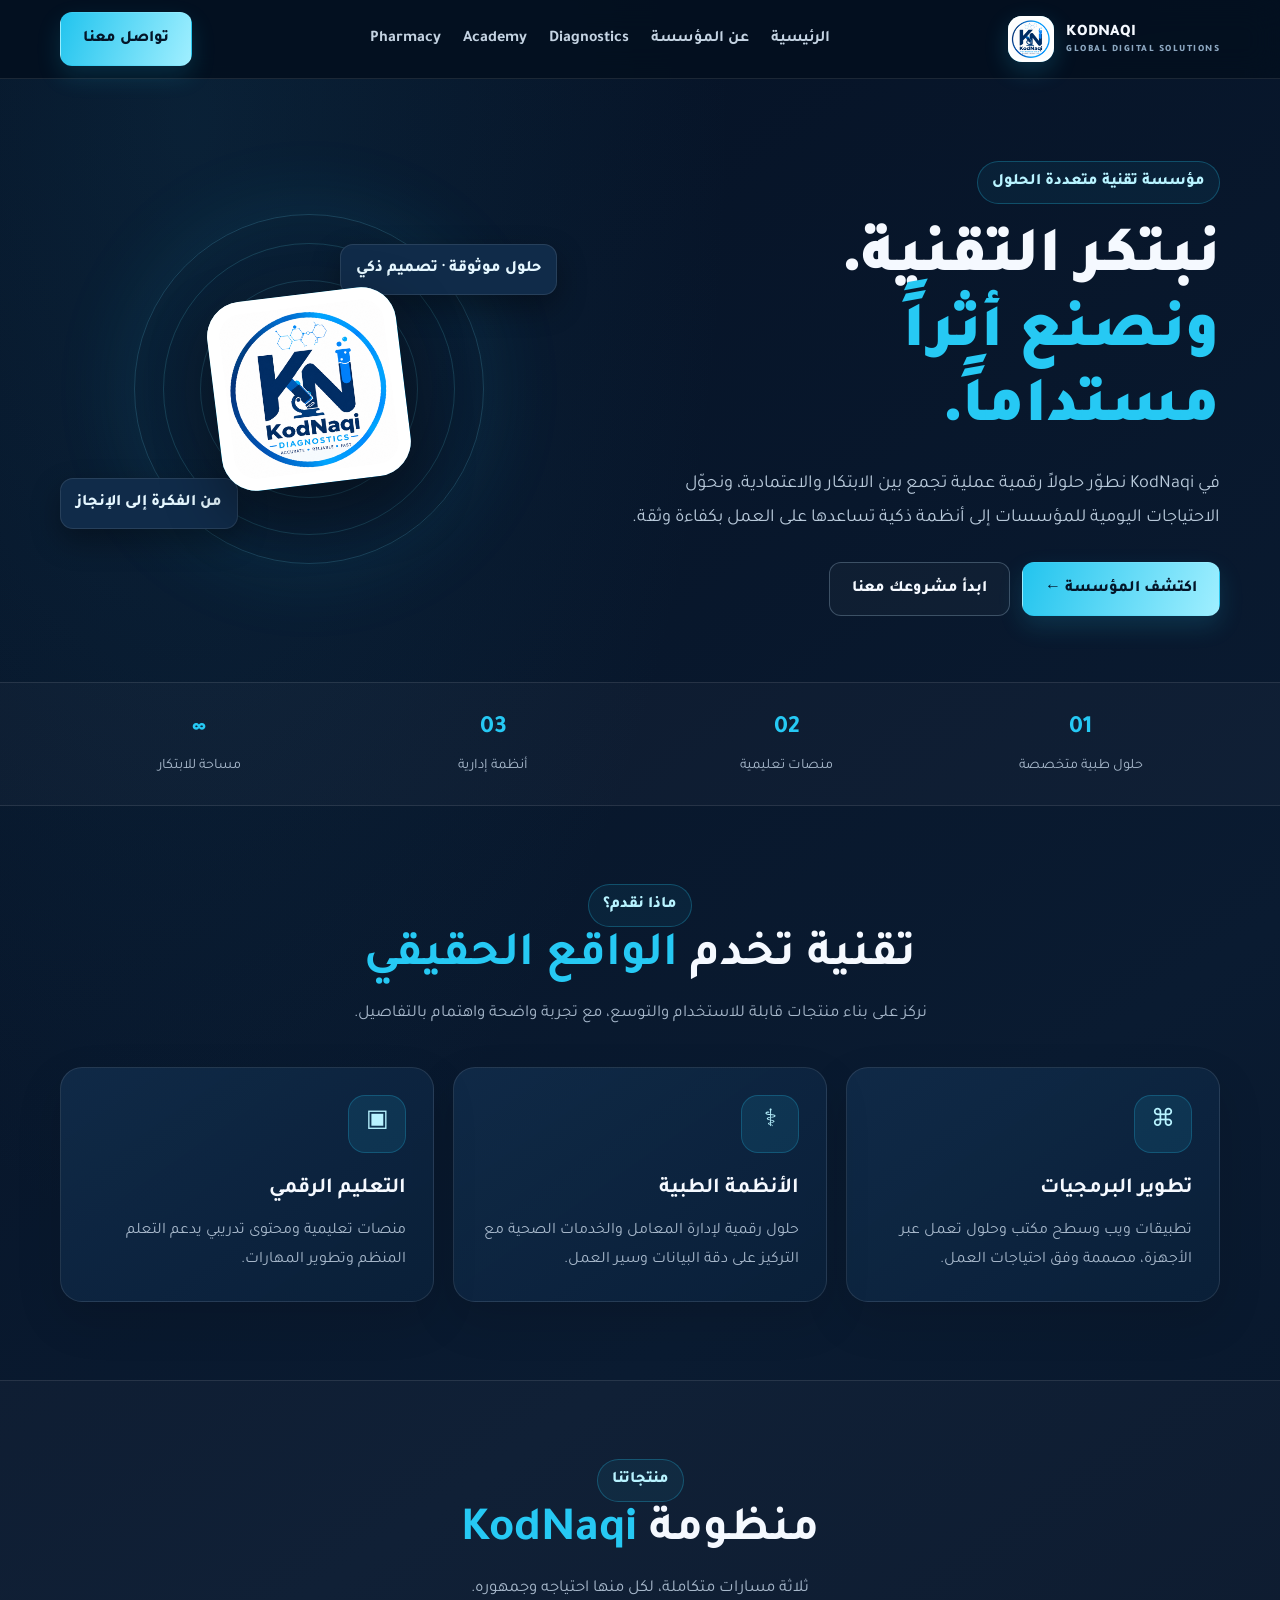
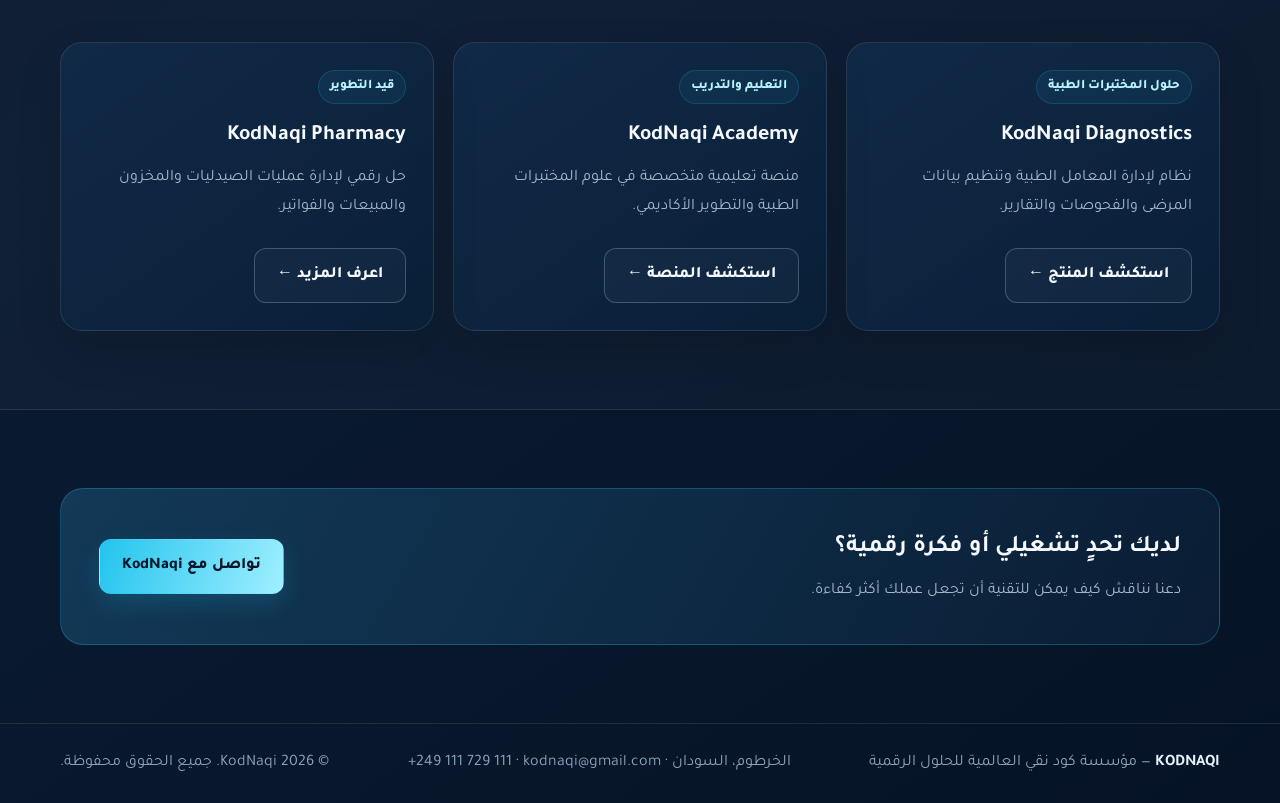
==== index.html @ 31644521 "Add files via upload" ====
<!doctype html><html lang="ar" dir="rtl"><head><meta charset="utf-8"><meta name="viewport" content="width=device-width,initial-scale=1"><meta name="theme-color" content="#061326"><meta name="description" content="KodNaqi Global Digital Solutions — حلول رقمية وطبية وتعليمية."><title>حلول رقمية تصنع الفرق | KodNaqi</title><link rel="stylesheet" href="assets/site.css"></head><body>
<header class="header"><div class="container nav">
<a class="brand" href="index.html"><span class="logo"><img src="assets/kodnaqi-logo.png" alt="KodNaqi" onerror="this.remove();this.parentElement.textContent='KN'"></span><span>KODNAQI<small>GLOBAL DIGITAL SOLUTIONS</small></span></a>
<button class="menu" aria-label="فتح القائمة">☰</button>
<nav class="links"><a href="index.html">الرئيسية</a><a href="about.html">عن المؤسسة</a><a href="diagnostics.html">Diagnostics</a><a href="academy.html">Academy</a><a href="pharmacy.html">Pharmacy</a></nav>
<a class="btn primary" href="contact.html">تواصل معنا</a>
</div></header>

<main>
<section class="hero"><div class="container hero-grid"><div class="hero-copy"><span class="eyebrow">مؤسسة تقنية متعددة الحلول</span><h1>نبتكر التقنية.<br><span class="accent">ونصنع أثراً مستداماً.</span></h1><p class="lead">في KodNaqi نطوّر حلولاً رقمية عملية تجمع بين الابتكار والاعتمادية، ونحوّل الاحتياجات اليومية للمؤسسات إلى أنظمة ذكية تساعدها على العمل بكفاءة وثقة.</p><div class="actions"><a class="btn primary" href="about.html">اكتشف المؤسسة ←</a><a class="btn ghost" href="contact.html">ابدأ مشروعك معنا</a></div></div><div class="visual"><div class="orb"><div class="orb-core"><img src="assets/kodnaqi-logo.png" alt="KodNaqi" onerror="this.remove();this.parentElement.textContent='KN'"></div></div><div class="float one">حلول موثوقة · تصميم ذكي</div><div class="float two">من الفكرة إلى الإنجاز</div></div></div></section>
<section class="band"><div class="container band-inner"><div class="metric"><strong>01</strong><span>حلول طبية متخصصة</span></div><div class="metric"><strong>02</strong><span>منصات تعليمية</span></div><div class="metric"><strong>03</strong><span>أنظمة إدارية</span></div><div class="metric"><strong>∞</strong><span>مساحة للابتكار</span></div></div></section>
<section class="section"><div class="container"><div class="section-head"><span class="eyebrow">ماذا نقدم؟</span><h2>تقنية تخدم <span class="accent">الواقع الحقيقي</span></h2><p>نركز على بناء منتجات قابلة للاستخدام والتوسع، مع تجربة واضحة واهتمام بالتفاصيل.</p></div><div class="grid3"><article class="panel"><div class="icon">⌘</div><h3>تطوير البرمجيات</h3><p>تطبيقات ويب وسطح مكتب وحلول تعمل عبر الأجهزة، مصممة وفق احتياجات العمل.</p></article><article class="panel"><div class="icon">⚕</div><h3>الأنظمة الطبية</h3><p>حلول رقمية لإدارة المعامل والخدمات الصحية مع التركيز على دقة البيانات وسير العمل.</p></article><article class="panel"><div class="icon">▣</div><h3>التعليم الرقمي</h3><p>منصات تعليمية ومحتوى تدريبي يدعم التعلم المنظم وتطوير المهارات.</p></article></div></div></section>
<section class="section band"><div class="container"><div class="section-head"><span class="eyebrow">منتجاتنا</span><h2>منظومة <span class="accent">KodNaqi</span></h2><p>ثلاثة مسارات متكاملة، لكل منها احتياجه وجمهوره.</p></div><div class="grid3"><article class="panel"><span class="tag">حلول المختبرات الطبية</span><h3>KodNaqi Diagnostics</h3><p>نظام لإدارة المعامل الطبية وتنظيم بيانات المرضى والفحوصات والتقارير.</p><div class="actions"><a class="btn ghost" href="diagnostics.html">استكشف المنتج ←</a></div></article><article class="panel"><span class="tag">التعليم والتدريب</span><h3>KodNaqi Academy</h3><p>منصة تعليمية متخصصة في علوم المختبرات الطبية والتطوير الأكاديمي.</p><div class="actions"><a class="btn ghost" href="academy.html">استكشف المنصة ←</a></div></article><article class="panel"><span class="tag">قيد التطوير</span><h3>KodNaqi Pharmacy</h3><p>حل رقمي لإدارة عمليات الصيدليات والمخزون والمبيعات والفواتير.</p><div class="actions"><a class="btn ghost" href="pharmacy.html">اعرف المزيد ←</a></div></article></div></div></section>
<section class="section"><div class="container cta"><div><h2>لديك تحدٍ تشغيلي أو فكرة رقمية؟</h2><p>دعنا نناقش كيف يمكن للتقنية أن تجعل عملك أكثر كفاءة.</p></div><a class="btn primary" href="contact.html">تواصل مع KodNaqi</a></div></section>
</main>
<footer class="footer"><div class="container foot"><div><b>KODNAQI</b> — مؤسسة كود نقي العالمية للحلول الرقمية</div><div>الخرطوم، السودان · <a href="mailto:kodnaqi@gmail.com">kodnaqi@gmail.com</a> · <span dir="ltr">+249 111 729 111</span></div><div>© <span data-year></span> KodNaqi. جميع الحقوق محفوظة.</div></div></footer><script src="assets/site.js"></script>
</body></html>
---- assets/site.css ----
@import url('https://fonts.googleapis.com/css2?family=Tajawal:wght@400;500;600;700;800;900&display=swap');
:root{--bg:#061326;--panel:#0d2340;--panel2:#112d4b;--cyan:#26c9f4;--ice:#b8f3ff;--gold:#d8b66f;--white:#f5f9ff;--muted:#a7b8cb;--line:#ffffff19;--max:1160px}
*{box-sizing:border-box;margin:0;padding:0}html{scroll-behavior:smooth}body{font-family:Tajawal,sans-serif;background:radial-gradient(ellipse at 15% 5%,#1a5a7833,transparent 35%),linear-gradient(145deg,#051124,#0a1b31 55%,#061326);color:var(--white);line-height:1.8;min-height:100vh}a{color:inherit;text-decoration:none}.container{width:min(var(--max),calc(100% - 38px));margin:auto}.header{position:sticky;top:0;z-index:20;background:#04101fe8;backdrop-filter:blur(16px);border-bottom:1px solid var(--line)}.nav{height:78px;display:flex;align-items:center;justify-content:space-between;gap:20px}.brand{display:flex;align-items:center;gap:12px;direction:ltr;font-weight:900}.logo{width:46px;height:46px;border-radius:14px;background:linear-gradient(145deg,#d9fbff,#24c5ee 60%,#0879b4);color:#04172a;display:grid;place-items:center;font-size:1.2rem;box-shadow:0 8px 25px #26c9f433}.logo img{width:100%;height:100%;object-fit:contain;background:white;border-radius:14px;padding:3px}.brand small{display:block;color:#8ca7c0;font-size:.6rem;letter-spacing:1.5px;margin-top:-7px}.links{display:flex;gap:22px;color:#c4d3e2;font-weight:700}.links a:hover,.links a.active{color:var(--ice)}.btn{display:inline-flex;align-items:center;justify-content:center;padding:12px 22px;border-radius:12px;font-weight:800;border:1px solid transparent;transition:.25s}.primary{background:linear-gradient(110deg,#22c4ee,#a0efff);color:#041629;box-shadow:0 10px 25px #22c4ee28}.ghost{border-color:#b7d9ef44;background:#ffffff08}.btn:hover{transform:translateY(-3px)}.menu{display:none;background:#102b49;color:white;border:1px solid var(--line);padding:10px;border-radius:10px}.hero{padding:82px 0 66px}.hero-grid{display:grid;grid-template-columns:1.1fr .9fr;align-items:center;gap:55px}.eyebrow{display:inline-block;color:var(--ice);border:1px solid #26c9f444;background:#26c9f410;padding:6px 14px;border-radius:40px;font-weight:800}.hero h1{font-size:clamp(2.5rem,5vw,4.7rem);line-height:1.17;font-weight:900;margin:20px 0}.accent{color:var(--cyan)}.lead{font-size:1.15rem;color:#b8c9da;max-width:680px}.actions{display:flex;gap:12px;flex-wrap:wrap;margin-top:27px}.visual{min-height:370px;display:grid;place-items:center;position:relative}.orb{width:min(350px,85%);aspect-ratio:1;border-radius:50%;border:1px solid #61d8f433;display:grid;place-items:center;box-shadow:0 0 90px #26c9f41b,inset 0 0 70px #26c9f40c;position:relative}.orb:before,.orb:after{content:"";position:absolute;inset:28px;border:1px solid #61d8f42b;border-radius:50%}.orb:after{inset:65px}.orb-core{z-index:1;width:190px;height:190px;border-radius:35px;background:linear-gradient(145deg,#d5fbff,#20bfe9 55%,#0875b0);display:grid;place-items:center;color:#04172a;font-size:3.2rem;font-weight:900;box-shadow:0 25px 60px #0006;transform:rotate(-7deg)}.orb-core img{width:100%;height:100%;object-fit:contain;background:white;border-radius:35px;padding:12px}.float{position:absolute;background:#102b49;border:1px solid var(--line);padding:10px 15px;border-radius:13px;color:#e5f7ff;font-weight:800;box-shadow:0 12px 30px #0005}.float.one{top:40px;right:0}.float.two{bottom:45px;left:0}.section{padding:78px 0}.section-head{text-align:center;max-width:760px;margin:0 auto 38px}.section-head h2{font-size:clamp(2rem,4vw,3rem);line-height:1.25}.section-head p{color:var(--muted);margin-top:12px;font-size:1.05rem}.grid3{display:grid;grid-template-columns:repeat(3,1fr);gap:19px}.panel{background:linear-gradient(145deg,#112b49e8,#0a2039f2);border:1px solid var(--line);border-radius:22px;padding:27px;box-shadow:0 18px 45px #0002;transition:.3s}.panel:hover{transform:translateY(-6px);border-color:#26c9f466}.icon{width:58px;height:58px;border-radius:17px;display:grid;place-items:center;background:#26c9f41b;border:1px solid #26c9f43b;color:var(--ice);font-size:1.5rem;margin-bottom:17px}.panel h3{font-size:1.35rem;margin-bottom:8px}.panel p{color:var(--muted)}.tag{display:inline-block;color:var(--ice);background:#26c9f412;border:1px solid #26c9f42c;border-radius:30px;padding:4px 11px;font-size:.82rem;font-weight:800;margin:0 0 13px}.band{border-block:1px solid var(--line);background:#ffffff06}.band-inner{display:grid;grid-template-columns:repeat(4,1fr);gap:15px;padding:24px 0}.metric{text-align:center;color:#cbd9e6}.metric strong{display:block;color:var(--cyan);font-size:1.55rem}.metric span{font-size:.9rem;color:var(--muted)}.page-hero{padding:75px 0 55px;text-align:center}.page-hero h1{font-size:clamp(2.4rem,5vw,4rem);line-height:1.2;margin:15px 0}.page-hero p{max-width:760px;margin:auto;color:var(--muted);font-size:1.12rem}.split{display:grid;grid-template-columns:1fr 1fr;gap:20px}.feature-list{display:grid;gap:12px;margin-top:18px}.feature{padding:13px 15px;border-radius:13px;background:#ffffff08;border:1px solid var(--line);color:#d7e7f3}.feature b{color:var(--ice)}.cta{padding:38px;border-radius:23px;background:linear-gradient(120deg,#123957,#0a1d34);border:1px solid #26c9f444;display:flex;align-items:center;justify-content:space-between;gap:20px}.cta p{color:var(--muted);margin-top:7px}.footer{border-top:1px solid var(--line);padding:25px 0;color:#8da4ba}.foot{display:flex;justify-content:space-between;gap:18px;flex-wrap:wrap}.foot b{color:#e4f2fc}.mobile-open .links{display:flex}
@media(max-width:850px){.hero-grid,.split{grid-template-columns:1fr}.grid3{grid-template-columns:repeat(2,1fr)}.links{gap:13px}.hero-copy{text-align:center}.lead{margin:auto}.actions{justify-content:center}}
@media(max-width:650px){.container{width:calc(100% - 28px)}.nav{height:68px}.menu{display:block}.links{display:none;position:absolute;top:68px;right:14px;left:14px;background:#081b30;border:1px solid var(--line);border-radius:15px;padding:14px;flex-direction:column;gap:0}.links a{padding:10px;border-bottom:1px solid #ffffff0d}.mobile-open .links{display:flex}.nav>.btn{display:none}.hero{padding:48px 0}.visual{min-height:300px;grid-row:1}.orb-core{width:150px;height:150px}.grid3{grid-template-columns:1fr}.band-inner{grid-template-columns:1fr 1fr}.section{padding:58px 0}.cta{display:block;text-align:center;padding:26px}.cta .btn{margin-top:17px;width:100%}.foot{justify-content:center;text-align:center}}
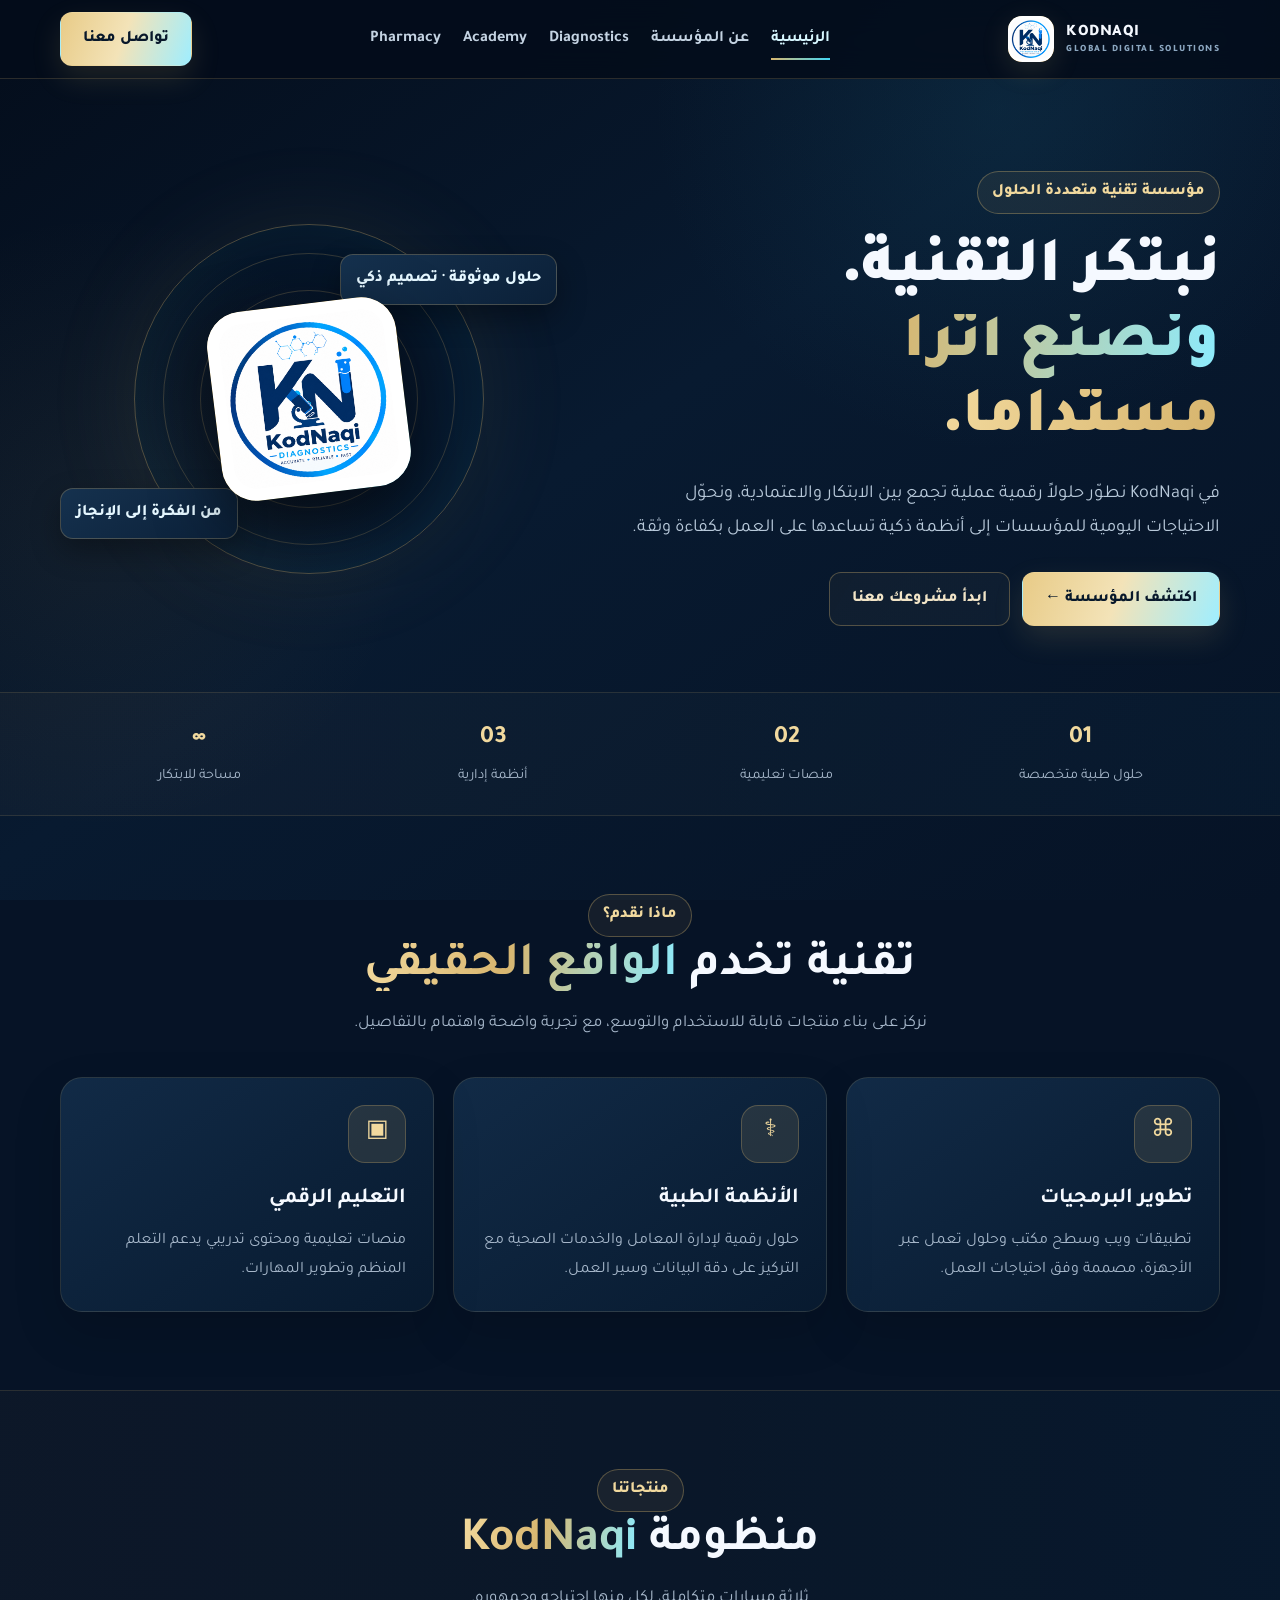
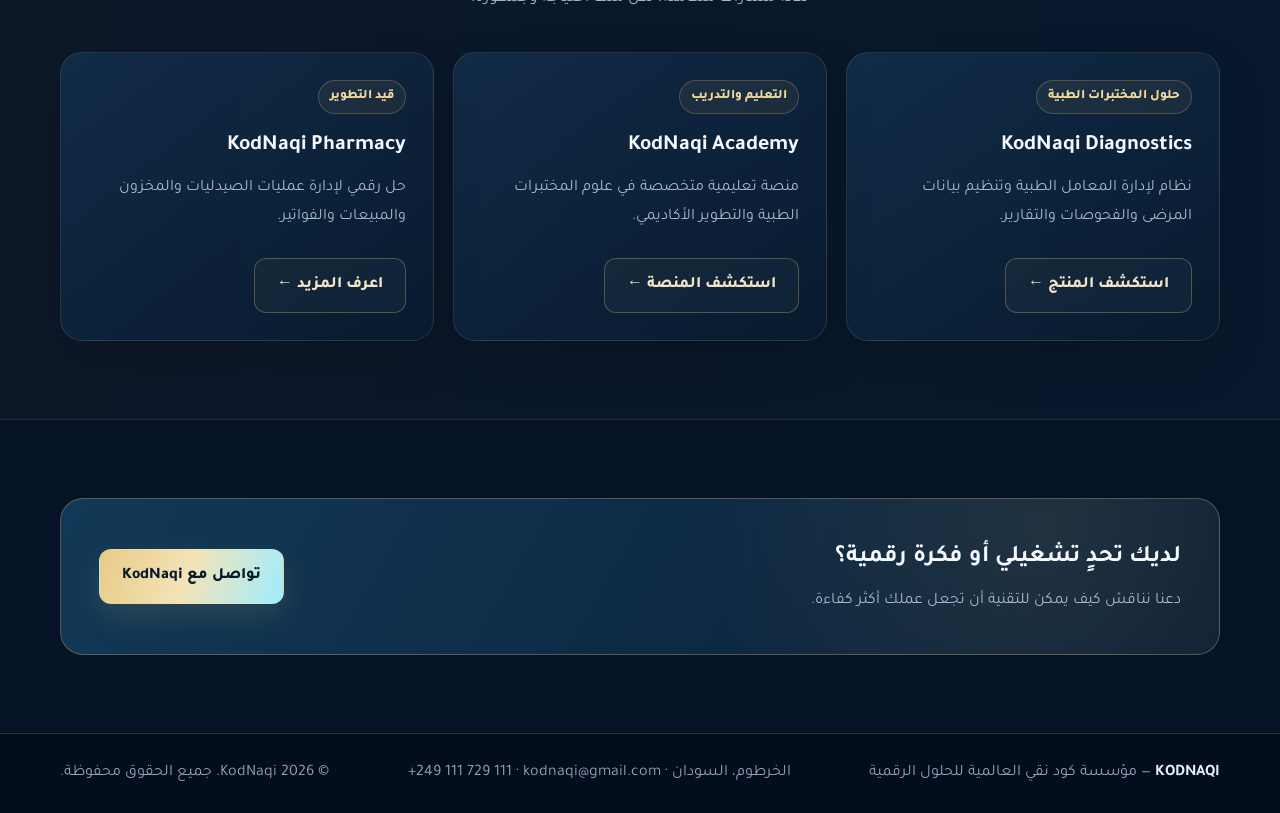
==== commit e4606fe3: "SEO: optimize metadata and add sitemap" ====
--- a/index.html
+++ b/index.html
@@ -1,4 +1,35 @@
-<!doctype html><html lang="ar" dir="rtl"><head><meta charset="utf-8"><meta name="viewport" content="width=device-width,initial-scale=1"><meta name="theme-color" content="#061326"><meta name="description" content="KodNaqi Global Digital Solutions — حلول رقمية وطبية وتعليمية."><title>حلول رقمية تصنع الفرق | KodNaqi</title><link rel="stylesheet" href="assets/site.css"></head><body>
+<!doctype html><html lang="ar" dir="rtl"><head><meta charset="utf-8"><meta name="viewport" content="width=device-width,initial-scale=1"><meta name="theme-color" content="#061326"><meta name="description" content="مؤسسة كود نقي العالمية KodNaqi Global Digital Solutions تقدم حلولاً رقمية وطبية وتعليمية، وتطوير البرمجيات والأنظمة الطبية والمنصات التعليمية.">
+<link rel="canonical" href="https://kodnaqi-diagnostics.github.io/kodnaqi-global-website/">
+<meta property="og:type" content="website">
+<meta property="og:site_name" content="KodNaqi Global Digital Solutions">
+<meta property="og:title" content="حلول رقمية تصنع الفرق | KodNaqi">
+<meta property="og:description" content="مؤسسة كود نقي العالمية KodNaqi Global Digital Solutions تقدم حلولاً رقمية وطبية وتعليمية، وتطوير البرمجيات والأنظمة الطبية والمنصات التعليمية.">
+<meta property="og:url" content="https://kodnaqi-diagnostics.github.io/kodnaqi-global-website/">
+<meta property="og:image" content="https://kodnaqi-diagnostics.github.io/kodnaqi-global-website/assets/kodnaqi-logo.png">
+<meta property="og:locale" content="ar_AR">
+<meta name="twitter:card" content="summary">
+<meta name="twitter:title" content="حلول رقمية تصنع الفرق | KodNaqi">
+<meta name="twitter:description" content="مؤسسة كود نقي العالمية KodNaqi Global Digital Solutions تقدم حلولاً رقمية وطبية وتعليمية، وتطوير البرمجيات والأنظمة الطبية والمنصات التعليمية.">
+<meta name="twitter:image" content="https://kodnaqi-diagnostics.github.io/kodnaqi-global-website/assets/kodnaqi-logo.png">
+<title>حلول رقمية تصنع الفرق | KodNaqi</title><link rel="stylesheet" href="assets/site.css"><script type="application/ld+json">
+{
+  "@context": "https://schema.org",
+  "@type": "Organization",
+  "name": "مؤسسة كود نقي العالمية",
+  "alternateName": "KodNaqi Global Digital Solutions",
+  "url": "https://kodnaqi-diagnostics.github.io/kodnaqi-global-website/",
+  "logo": "https://kodnaqi-diagnostics.github.io/kodnaqi-global-website/assets/kodnaqi-logo.png",
+  "description": "مؤسسة كود نقي العالمية KodNaqi Global Digital Solutions تقدم حلولاً رقمية وطبية وتعليمية، وتطوير البرمجيات والأنظمة الطبية والمنصات التعليمية.",
+  "email": "kodnaqi@gmail.com",
+  "telephone": "+249111729111",
+  "address": {
+    "@type": "PostalAddress",
+    "addressLocality": "Khartoum",
+    "addressCountry": "SD"
+  }
+}
+</script>
+</head><body>
 <header class="header"><div class="container nav">
 <a class="brand" href="index.html"><span class="logo"><img src="assets/kodnaqi-logo.png" alt="KodNaqi" onerror="this.remove();this.parentElement.textContent='KN'"></span><span>KODNAQI<small>GLOBAL DIGITAL SOLUTIONS</small></span></a>
 <button class="menu" aria-label="فتح القائمة">☰</button>
--- a/assets/site.css
+++ b/assets/site.css
@@ -1,6 +1,23 @@
-
 @import url('https://fonts.googleapis.com/css2?family=Tajawal:wght@400;500;600;700;800;900&display=swap');
-:root{--bg:#061326;--panel:#0d2340;--panel2:#112d4b;--cyan:#26c9f4;--ice:#b8f3ff;--gold:#d8b66f;--white:#f5f9ff;--muted:#a7b8cb;--line:#ffffff19;--max:1160px}
-*{box-sizing:border-box;margin:0;padding:0}html{scroll-behavior:smooth}body{font-family:Tajawal,sans-serif;background:radial-gradient(ellipse at 15% 5%,#1a5a7833,transparent 35%),linear-gradient(145deg,#051124,#0a1b31 55%,#061326);color:var(--white);line-height:1.8;min-height:100vh}a{color:inherit;text-decoration:none}.container{width:min(var(--max),calc(100% - 38px));margin:auto}.header{position:sticky;top:0;z-index:20;background:#04101fe8;backdrop-filter:blur(16px);border-bottom:1px solid var(--line)}.nav{height:78px;display:flex;align-items:center;justify-content:space-between;gap:20px}.brand{display:flex;align-items:center;gap:12px;direction:ltr;font-weight:900}.logo{width:46px;height:46px;border-radius:14px;background:linear-gradient(145deg,#d9fbff,#24c5ee 60%,#0879b4);color:#04172a;display:grid;place-items:center;font-size:1.2rem;box-shadow:0 8px 25px #26c9f433}.logo img{width:100%;height:100%;object-fit:contain;background:white;border-radius:14px;padding:3px}.brand small{display:block;color:#8ca7c0;font-size:.6rem;letter-spacing:1.5px;margin-top:-7px}.links{display:flex;gap:22px;color:#c4d3e2;font-weight:700}.links a:hover,.links a.active{color:var(--ice)}.btn{display:inline-flex;align-items:center;justify-content:center;padding:12px 22px;border-radius:12px;font-weight:800;border:1px solid transparent;transition:.25s}.primary{background:linear-gradient(110deg,#22c4ee,#a0efff);color:#041629;box-shadow:0 10px 25px #22c4ee28}.ghost{border-color:#b7d9ef44;background:#ffffff08}.btn:hover{transform:translateY(-3px)}.menu{display:none;background:#102b49;color:white;border:1px solid var(--line);padding:10px;border-radius:10px}.hero{padding:82px 0 66px}.hero-grid{display:grid;grid-template-columns:1.1fr .9fr;align-items:center;gap:55px}.eyebrow{display:inline-block;color:var(--ice);border:1px solid #26c9f444;background:#26c9f410;padding:6px 14px;border-radius:40px;font-weight:800}.hero h1{font-size:clamp(2.5rem,5vw,4.7rem);line-height:1.17;font-weight:900;margin:20px 0}.accent{color:var(--cyan)}.lead{font-size:1.15rem;color:#b8c9da;max-width:680px}.actions{display:flex;gap:12px;flex-wrap:wrap;margin-top:27px}.visual{min-height:370px;display:grid;place-items:center;position:relative}.orb{width:min(350px,85%);aspect-ratio:1;border-radius:50%;border:1px solid #61d8f433;display:grid;place-items:center;box-shadow:0 0 90px #26c9f41b,inset 0 0 70px #26c9f40c;position:relative}.orb:before,.orb:after{content:"";position:absolute;inset:28px;border:1px solid #61d8f42b;border-radius:50%}.orb:after{inset:65px}.orb-core{z-index:1;width:190px;height:190px;border-radius:35px;background:linear-gradient(145deg,#d5fbff,#20bfe9 55%,#0875b0);display:grid;place-items:center;color:#04172a;font-size:3.2rem;font-weight:900;box-shadow:0 25px 60px #0006;transform:rotate(-7deg)}.orb-core img{width:100%;height:100%;object-fit:contain;background:white;border-radius:35px;padding:12px}.float{position:absolute;background:#102b49;border:1px solid var(--line);padding:10px 15px;border-radius:13px;color:#e5f7ff;font-weight:800;box-shadow:0 12px 30px #0005}.float.one{top:40px;right:0}.float.two{bottom:45px;left:0}.section{padding:78px 0}.section-head{text-align:center;max-width:760px;margin:0 auto 38px}.section-head h2{font-size:clamp(2rem,4vw,3rem);line-height:1.25}.section-head p{color:var(--muted);margin-top:12px;font-size:1.05rem}.grid3{display:grid;grid-template-columns:repeat(3,1fr);gap:19px}.panel{background:linear-gradient(145deg,#112b49e8,#0a2039f2);border:1px solid var(--line);border-radius:22px;padding:27px;box-shadow:0 18px 45px #0002;transition:.3s}.panel:hover{transform:translateY(-6px);border-color:#26c9f466}.icon{width:58px;height:58px;border-radius:17px;display:grid;place-items:center;background:#26c9f41b;border:1px solid #26c9f43b;color:var(--ice);font-size:1.5rem;margin-bottom:17px}.panel h3{font-size:1.35rem;margin-bottom:8px}.panel p{color:var(--muted)}.tag{display:inline-block;color:var(--ice);background:#26c9f412;border:1px solid #26c9f42c;border-radius:30px;padding:4px 11px;font-size:.82rem;font-weight:800;margin:0 0 13px}.band{border-block:1px solid var(--line);background:#ffffff06}.band-inner{display:grid;grid-template-columns:repeat(4,1fr);gap:15px;padding:24px 0}.metric{text-align:center;color:#cbd9e6}.metric strong{display:block;color:var(--cyan);font-size:1.55rem}.metric span{font-size:.9rem;color:var(--muted)}.page-hero{padding:75px 0 55px;text-align:center}.page-hero h1{font-size:clamp(2.4rem,5vw,4rem);line-height:1.2;margin:15px 0}.page-hero p{max-width:760px;margin:auto;color:var(--muted);font-size:1.12rem}.split{display:grid;grid-template-columns:1fr 1fr;gap:20px}.feature-list{display:grid;gap:12px;margin-top:18px}.feature{padding:13px 15px;border-radius:13px;background:#ffffff08;border:1px solid var(--line);color:#d7e7f3}.feature b{color:var(--ice)}.cta{padding:38px;border-radius:23px;background:linear-gradient(120deg,#123957,#0a1d34);border:1px solid #26c9f444;display:flex;align-items:center;justify-content:space-between;gap:20px}.cta p{color:var(--muted);margin-top:7px}.footer{border-top:1px solid var(--line);padding:25px 0;color:#8da4ba}.foot{display:flex;justify-content:space-between;gap:18px;flex-wrap:wrap}.foot b{color:#e4f2fc}.mobile-open .links{display:flex}
+:root{--bg:#061326;--cyan:#42d7f5;--ice:#d7f7ff;--gold:#d8b66f;--gold-soft:#f1d99e;--white:#f5f9ff;--muted:#a7b8cb;--line:#ffffff19;--max:1160px}
+*{box-sizing:border-box;margin:0;padding:0}html{scroll-behavior:smooth}
+body{font-family:Tajawal,sans-serif;background:#061326;background-image:radial-gradient(circle at 78% 12%,#1c66802a,transparent 27%),radial-gradient(circle at 8% 58%,#b9954b12,transparent 24%),linear-gradient(145deg,#040d1b,#081a30 48%,#061326);background-attachment:fixed;color:var(--white);line-height:1.8;min-height:100vh}
+a{color:inherit;text-decoration:none}.container{width:min(var(--max),calc(100% - 38px));margin:auto}
+.header{position:sticky;top:0;z-index:20;background:rgba(4,13,27,.9);backdrop-filter:blur(16px);border-bottom:1px solid #d8b66f30}
+.nav{height:78px;display:flex;align-items:center;justify-content:space-between;gap:20px}.brand{display:flex;align-items:center;gap:12px;direction:ltr;font-weight:900;letter-spacing:.5px}
+.logo{width:46px;height:46px;border-radius:14px;background:linear-gradient(145deg,#fff3cf,#d8b66f 52%,#9b7738);color:#04172a;display:grid;place-items:center;font-size:1.2rem;box-shadow:0 8px 28px #d8b66f26;overflow:hidden}.logo img{width:100%;height:100%;object-fit:contain;background:white;border-radius:14px;padding:3px}.brand small{display:block;color:#8ca7c0;font-size:.6rem;letter-spacing:1.5px;margin-top:-7px}
+.links{display:flex;gap:22px;color:#c4d3e2;font-weight:700}.links a{position:relative;padding:7px 0}.links a:after{content:"";position:absolute;right:0;bottom:0;width:0;height:2px;background:linear-gradient(90deg,var(--gold),var(--cyan));transition:width .25s}.links a:hover,.links a.active{color:var(--ice)}.links a:hover:after,.links a.active:after{width:100%}
+.btn{display:inline-flex;align-items:center;justify-content:center;padding:12px 22px;border-radius:12px;font-weight:800;border:1px solid transparent;transition:.25s}.primary{background:linear-gradient(110deg,#e8cb87,#f3e3b8 48%,#9feeff);color:#08182b;box-shadow:0 12px 30px #d8b66f24}.primary:hover{box-shadow:0 16px 34px #d8b66f3b}.ghost{border-color:#d8b66f55;color:#f1e4c7;background:linear-gradient(120deg,#d8b66f0c,#ffffff08)}.btn:hover{transform:translateY(-3px)}
+.menu{display:none;background:#102b49;color:white;border:1px solid var(--line);padding:10px;border-radius:10px}
+.hero{padding:92px 0 66px}.hero-grid{display:grid;grid-template-columns:1.1fr .9fr;align-items:center;gap:55px}.eyebrow{display:inline-block;color:var(--gold-soft);border:1px solid #d8b66f55;background:#d8b66f12;padding:6px 14px;border-radius:40px;font-weight:800}.hero h1{font-size:clamp(2.5rem,5vw,4.7rem);line-height:1.17;font-weight:900;margin:20px 0}.accent{background:linear-gradient(100deg,#f2d99d,#d8b66f 45%,#8cecff);-webkit-background-clip:text;background-clip:text;color:transparent}.lead{font-size:1.15rem;color:#b8c9da;max-width:680px}.actions{display:flex;gap:12px;flex-wrap:wrap;margin-top:27px}
+.visual{min-height:370px;display:grid;place-items:center;position:relative}.orb{width:min(350px,85%);aspect-ratio:1;border-radius:50%;border:1px solid #d8b66f55;display:grid;place-items:center;box-shadow:0 0 100px #d8b66f16,inset 0 0 75px #26c9f412;position:relative}.orb:before,.orb:after{content:"";position:absolute;inset:28px;border:1px solid #d8b66f38;border-radius:50%}.orb:after{inset:65px}.orb-core{z-index:1;width:190px;height:190px;border-radius:35px;background:linear-gradient(145deg,#fff0c8,#d8b66f 55%,#8acfe0);display:grid;place-items:center;color:#04172a;font-size:3.2rem;font-weight:900;box-shadow:0 25px 65px #0008;transform:rotate(-7deg);overflow:hidden}.orb-core img{width:100%;height:100%;object-fit:contain;background:white;border-radius:35px;padding:12px}.float{position:absolute;background:linear-gradient(145deg,#15314e,#0b2038);border:1px solid #d8b66f45;padding:10px 15px;border-radius:13px;color:#e5f7ff;font-weight:800;box-shadow:0 12px 30px #0005}.float.one{top:40px;right:0}.float.two{bottom:45px;left:0}
+.section{padding:78px 0}.section-head{text-align:center;max-width:760px;margin:0 auto 38px}.section-head h2{font-size:clamp(2rem,4vw,3rem);line-height:1.25}.section-head p{color:var(--muted);margin-top:12px;font-size:1.05rem}
+.grid3{display:grid;grid-template-columns:repeat(3,1fr);gap:19px}.panel{background:linear-gradient(145deg,rgba(18,44,72,.96),rgba(8,27,48,.96));border:1px solid #d8b66f25;border-radius:22px;padding:27px;box-shadow:0 20px 48px #00000025;transition:.3s}.panel:hover{transform:translateY(-6px);border-color:#d8b66f88;box-shadow:0 24px 55px #0005}.icon{width:58px;height:58px;border-radius:17px;display:grid;place-items:center;background:#d8b66f20;border:1px solid #d8b66f45;color:var(--gold-soft);font-size:1.5rem;margin-bottom:17px}.panel h3{font-size:1.35rem;margin-bottom:8px}.panel p{color:var(--muted)}.tag{display:inline-block;color:var(--gold-soft);background:#d8b66f12;border:1px solid #d8b66f45;border-radius:30px;padding:4px 11px;font-size:.82rem;font-weight:800;margin:0 0 13px}
+.band{border-block:1px solid #d8b66f24;background:linear-gradient(90deg,#d8b66f08,#ffffff04,#26c9f408)}.band-inner{display:grid;grid-template-columns:repeat(4,1fr);gap:15px;padding:24px 0}.metric{text-align:center;color:#cbd9e6}.metric strong{display:block;color:var(--gold-soft);font-size:1.55rem}.metric span{font-size:.9rem;color:var(--muted)}
+.page-hero{padding:75px 0 55px;text-align:center}.page-hero h1{font-size:clamp(2.4rem,5vw,4rem);line-height:1.2;margin:15px 0}.page-hero p{max-width:760px;margin:auto;color:var(--muted);font-size:1.12rem}.split{display:grid;grid-template-columns:1fr 1fr;gap:20px}.feature-list{display:grid;gap:12px;margin-top:18px}.feature{padding:13px 15px;border-radius:13px;background:#ffffff08;border:1px solid var(--line);color:#d7e7f3}
+.cta{padding:38px;border-radius:23px;background:radial-gradient(circle at 85% 20%,#d8b66f1b,transparent 34%),linear-gradient(120deg,#123957,#0a1d34);border:1px solid #d8b66f55;display:flex;align-items:center;justify-content:space-between;gap:20px}.cta p{color:var(--muted);margin-top:7px}
+.footer{background:#030b17a8;border-top:1px solid #d8b66f35;padding:25px 0;color:#8da4ba}.foot{display:flex;justify-content:space-between;gap:18px;flex-wrap:wrap}.foot b{color:#e4f2fc}
+:focus-visible{outline:3px solid #f1d99e;outline-offset:4px;border-radius:8px}::selection{background:#d8b66f55;color:#fff}
 @media(max-width:850px){.hero-grid,.split{grid-template-columns:1fr}.grid3{grid-template-columns:repeat(2,1fr)}.links{gap:13px}.hero-copy{text-align:center}.lead{margin:auto}.actions{justify-content:center}}
-@media(max-width:650px){.container{width:calc(100% - 28px)}.nav{height:68px}.menu{display:block}.links{display:none;position:absolute;top:68px;right:14px;left:14px;background:#081b30;border:1px solid var(--line);border-radius:15px;padding:14px;flex-direction:column;gap:0}.links a{padding:10px;border-bottom:1px solid #ffffff0d}.mobile-open .links{display:flex}.nav>.btn{display:none}.hero{padding:48px 0}.visual{min-height:300px;grid-row:1}.orb-core{width:150px;height:150px}.grid3{grid-template-columns:1fr}.band-inner{grid-template-columns:1fr 1fr}.section{padding:58px 0}.cta{display:block;text-align:center;padding:26px}.cta .btn{margin-top:17px;width:100%}.foot{justify-content:center;text-align:center}}
+@media(max-width:650px){.container{width:calc(100% - 28px)}.nav{height:68px}.menu{display:block}.links{display:none;position:absolute;top:68px;right:14px;left:14px;background:rgba(5,18,34,.98);border:1px solid #d8b66f44;border-radius:15px;padding:14px;flex-direction:column;gap:0;box-shadow:0 18px 50px #0008}.links a{padding:10px;border-bottom:1px solid #ffffff0d}.mobile-open .links{display:flex}.nav>.btn{display:none}.hero{padding:35px 0 48px}.visual{min-height:270px;grid-row:1}.orb-core{width:150px;height:150px}.float.one{top:15px}.float.two{bottom:18px}.grid3{grid-template-columns:1fr}.band-inner{grid-template-columns:1fr 1fr}.section{padding:58px 0}.cta{display:block;text-align:center;padding:26px}.cta .btn{margin-top:17px;width:100%}.foot{justify-content:center;text-align:center}}
+@media(prefers-reduced-motion:reduce){*,*::before,*::after{scroll-behavior:auto!important;transition:none!important;animation:none!important}}
